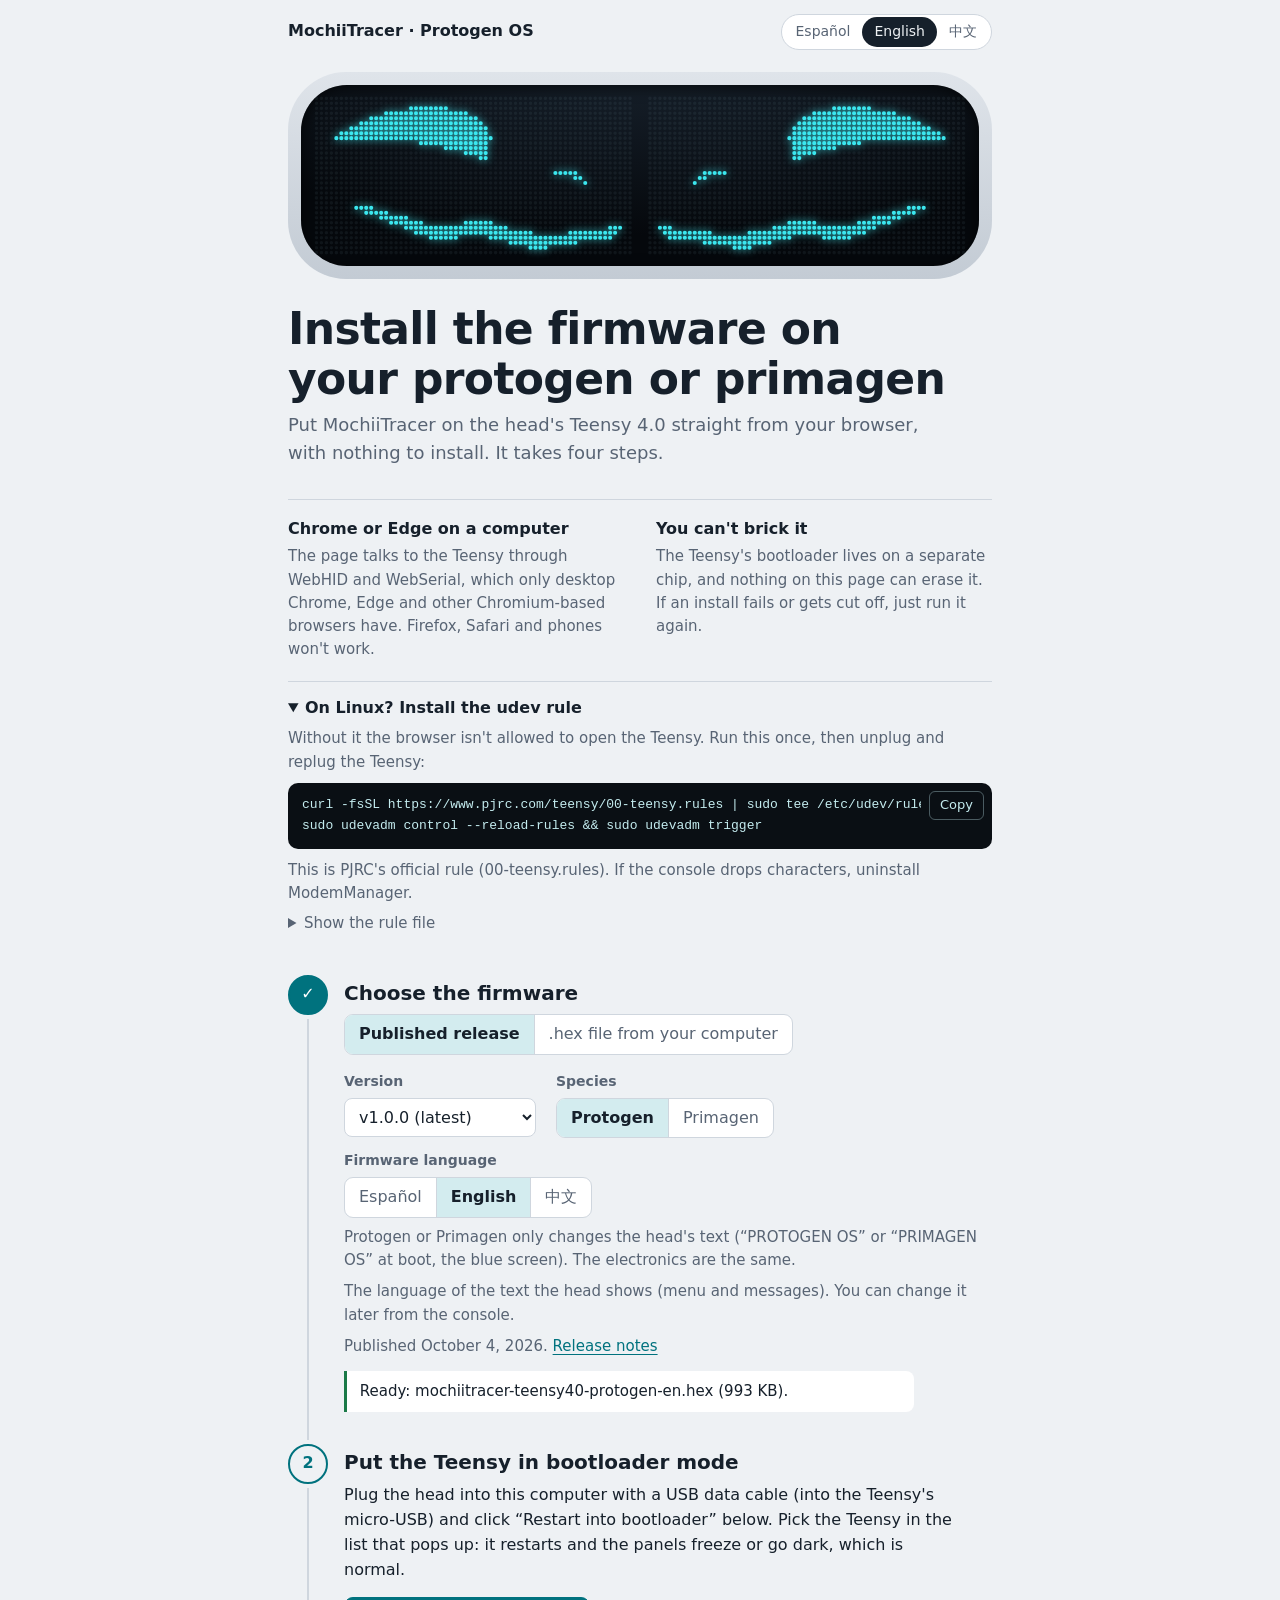
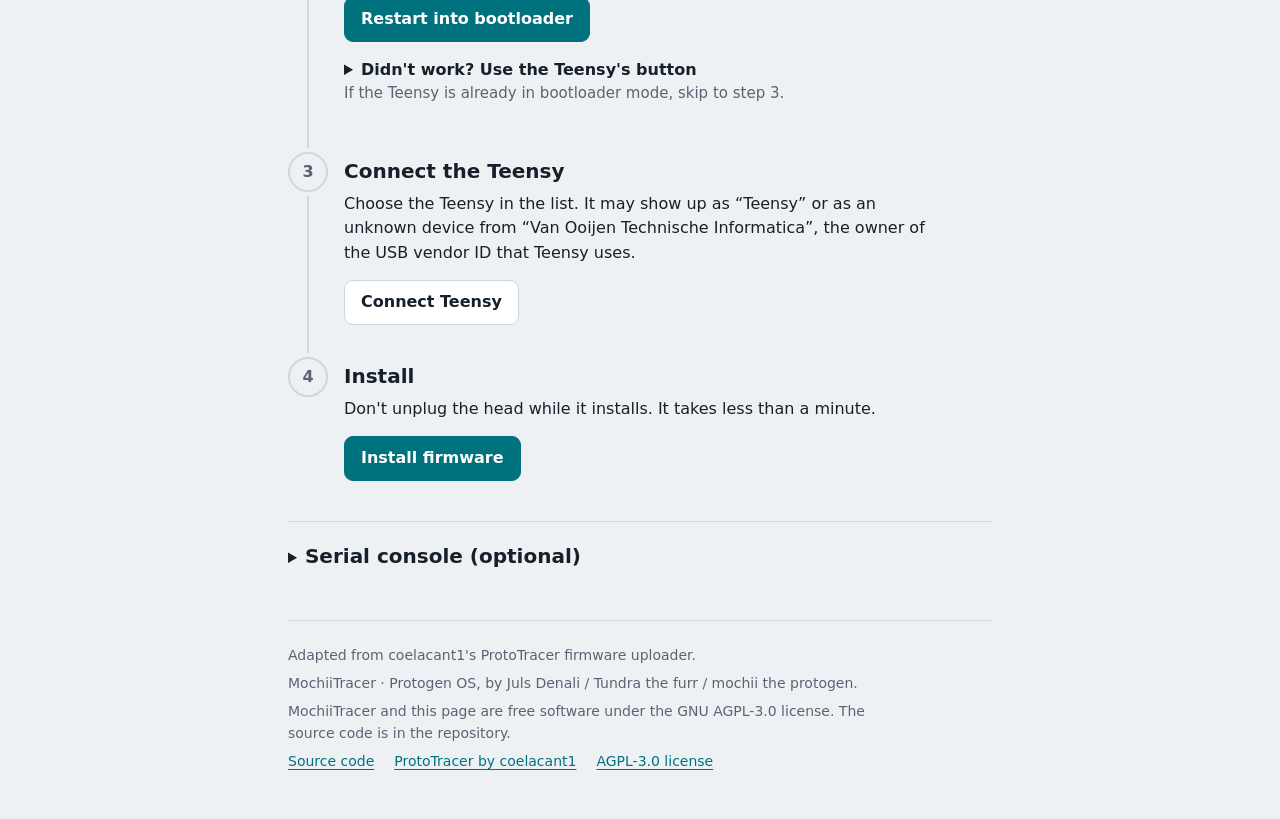
==== docs/instalar/index.html @ 91eca563 "MochiiTracer · Protogen OS v1.0.0 Fork of ProtoTracer (coelacant1, AGPL-3.0) for Teensy 4.0 + 2× HUB" ====
<!DOCTYPE html>
<!--
  MochiiTracer · Protogen OS - web firmware installer (Spanish / English / Simplified Chinese).
  Adapted from coelacant1's ProtoTracer firmware uploader
  (https://github.com/coelacant1/ProtoTracer, .docs/prototracer-firmware-uploader.html).
  Free software under the GNU AGPL-3.0. Source: https://github.com/mochiitheproto/mochiitracer
-->
<html lang="en">
<head>
    <meta charset="UTF-8">
    <meta name="viewport" content="width=device-width, initial-scale=1.0">
    <meta name="color-scheme" content="light dark">
    <title>Install firmware | MochiiTracer · Protogen OS</title>
    <meta name="description" content="Install MochiiTracer · Protogen OS on the Teensy 4.0 of your protogen or primagen head, from the browser.">
    <link rel="icon" href="data:image/svg+xml,%3Csvg xmlns='http://www.w3.org/2000/svg' viewBox='0 0 16 16'%3E%3Crect width='16' height='16' rx='4' fill='%2305080c'/%3E%3Ccircle cx='5' cy='6' r='1.6' fill='%233ce7ef'/%3E%3Ccircle cx='11' cy='6' r='1.6' fill='%233ce7ef'/%3E%3Cpath d='M3.5 11h9' stroke='%233ce7ef' stroke-width='1.6' stroke-linecap='round'/%3E%3C/svg%3E">
    <link rel="stylesheet" href="style.css">
</head>
<body>
    <header class="bar">
        <a class="brand" href="https://github.com/mochiitheproto/mochiitracer">MochiiTracer · Protogen OS</a>
        <nav class="langs" aria-label="Page language" data-i18n-attr="aria-label:langNav">
            <button type="button" data-lang="es" lang="es">Español</button>
            <button type="button" data-lang="en" lang="en">English</button>
            <button type="button" data-lang="zh" lang="zh-Hans">中文</button>
        </nav>
    </header>

    <main>
        <section class="hero">
            <div class="shell">
                <canvas id="visor" role="img" aria-label="LED visor preview" data-i18n-attr="aria-label:visorLabel"></canvas>
            </div>
            <h1 data-i18n="h1">Install the firmware on your protogen or primagen</h1>
            <p class="lead" data-i18n="lead">Put MochiiTracer on the head's Teensy 4.0 straight from your browser, with nothing to install. It takes four steps.</p>
            <noscript><p class="msg" data-kind="error">This page needs JavaScript.</p></noscript>
            <p id="msg-compat" class="msg banner" role="alert" hidden></p>
        </section>

        <section class="facts">
            <div class="fact">
                <h2 data-i18n="factBrowserTitle">Chrome or Edge on a computer</h2>
                <p data-i18n="factBrowser"></p>
            </div>
            <div class="fact">
                <h2 data-i18n="factBrickTitle">You can't brick it</h2>
                <p data-i18n="factBrick"></p>
            </div>
            <details class="fact linux" id="linux">
                <summary><h2 data-i18n="factLinuxTitle">On Linux? Install the udev rule</h2></summary>
                <p data-i18n="factLinux"></p>
                <div class="code">
                    <pre id="udev-cmd">curl -fsSL https://www.pjrc.com/teensy/00-teensy.rules | sudo tee /etc/udev/rules.d/00-teensy.rules &gt;/dev/null
sudo udevadm control --reload-rules &amp;&amp; sudo udevadm trigger</pre>
                    <button type="button" class="copy" data-copy="udev-cmd" data-i18n="copy">Copy</button>
                </div>
                <p class="note" data-i18n="factLinuxNote"></p>
                <details class="rules">
                    <summary data-i18n="showRules">Show the rule file</summary>
                    <div class="code">
                        <pre id="udev-rules"># /etc/udev/rules.d/00-teensy.rules  (PJRC)
ATTRS{idVendor}=="16c0", ATTRS{idProduct}=="04*", ENV{ID_MM_DEVICE_IGNORE}="1", ENV{ID_MM_PORT_IGNORE}="1"
ATTRS{idVendor}=="16c0", ATTRS{idProduct}=="04[789a]*", ENV{MTP_NO_PROBE}="1"
KERNEL=="ttyACM*", ATTRS{idVendor}=="16c0", ATTRS{idProduct}=="04*", MODE:="0666", RUN:="/bin/stty -F /dev/%k raw -echo"
KERNEL=="hidraw*", ATTRS{idVendor}=="16c0", ATTRS{idProduct}=="04*", MODE:="0666"
SUBSYSTEMS=="usb", ATTRS{idVendor}=="16c0", ATTRS{idProduct}=="04*", MODE:="0666"
KERNEL=="hidraw*", ATTRS{idVendor}=="1fc9", ATTRS{idProduct}=="013*", MODE:="0666"
SUBSYSTEMS=="usb", ATTRS{idVendor}=="1fc9", ATTRS{idProduct}=="013*", MODE:="0666"</pre>
                        <button type="button" class="copy" data-copy="udev-rules" data-i18n="copy">Copy</button>
                    </div>
                    <p class="note"><a href="https://www.pjrc.com/teensy/00-teensy.rules" rel="noopener" data-i18n="linkPjrcRules">The original file on pjrc.com</a></p>
                </details>
            </details>
        </section>

        <ol class="steps">
            <li class="step" id="step1">
                <div class="num" aria-hidden="true"><span>1</span></div>
                <div class="body">
                    <h2 data-i18n="s1Title">Choose the firmware</h2>
                    <div class="seg" role="radiogroup">
                        <label><input type="radio" name="src" value="release" checked> <span data-i18n="srcRelease">Published release</span></label>
                        <label><input type="radio" name="src" value="local"> <span data-i18n="srcLocal">.hex file from your computer</span></label>
                    </div>

                    <div id="src-release" class="panel">
                        <div class="row">
                            <label class="field">
                                <span class="label" data-i18n="version">Version</span>
                                <select id="release" data-busy-lock></select>
                            </label>
                            <fieldset class="field">
                                <legend class="label" data-i18n="species">Species</legend>
                                <div class="seg">
                                    <label><input type="radio" name="species" value="protogen"> Protogen</label>
                                    <label><input type="radio" name="species" value="primagen"> Primagen</label>
                                </div>
                            </fieldset>
                            <fieldset class="field">
                                <legend class="label" data-i18n="fwLang">Firmware language</legend>
                                <div class="seg">
                                    <label lang="es"><input type="radio" name="fwlang" value="es"> Español</label>
                                    <label lang="en"><input type="radio" name="fwlang" value="en"> English</label>
                                    <label lang="zh-Hans"><input type="radio" name="fwlang" value="zh"> 中文</label>
                                </div>
                            </fieldset>
                        </div>
                        <p class="help" data-i18n="speciesHelp"></p>
                        <p class="help" data-i18n="fwLangHelp"></p>
                        <p class="help" id="release-info"></p>
                        <p id="msg-fw" class="msg" role="status" hidden></p>
                    </div>

                    <div id="src-local" class="panel" hidden>
                        <label class="drop" id="drop">
                            <input type="file" id="file" accept=".hex" data-busy-lock>
                            <span data-i18n="dropHere">Drop a .hex file here or click to choose one</span>
                        </label>
                        <p id="msg-local" class="msg" role="status" hidden></p>
                    </div>
                </div>
            </li>

            <li class="step" id="step2">
                <div class="num" aria-hidden="true"><span>2</span></div>
                <div class="body">
                    <h2 data-i18n="s2Title">Put the Teensy in bootloader mode</h2>
                    <p data-i18n="s2Body"></p>
                    <button type="button" class="btn primary" id="btn-reboot" data-busy-lock data-i18n="btnReboot">Restart into bootloader</button>
                    <p id="msg-boot" class="msg" role="status" hidden></p>
                    <details class="planb">
                        <summary data-i18n="planBTitle">Didn't work? Use the Teensy's button</summary>
                        <p data-i18n="planB"></p>
                    </details>
                    <p class="help" data-i18n="s2Skip"></p>
                </div>
            </li>

            <li class="step" id="step3">
                <div class="num" aria-hidden="true"><span>3</span></div>
                <div class="body">
                    <h2 data-i18n="s3Title">Connect the Teensy</h2>
                    <p data-i18n="s3Body"></p>
                    <button type="button" class="btn" id="btn-connect" data-busy-lock data-i18n="btnConnect">Connect Teensy</button>
                    <p id="msg-dev" class="msg" role="status" hidden></p>
                </div>
            </li>

            <li class="step" id="step4">
                <div class="num" aria-hidden="true"><span>4</span></div>
                <div class="body">
                    <h2 data-i18n="s4Title">Install</h2>
                    <p data-i18n="s4Body"></p>
                    <button type="button" class="btn primary" id="btn-install" data-busy-lock data-i18n="btnInstall">Install firmware</button>
                    <progress id="progress" value="0" max="1" hidden></progress>
                    <p id="msg-flash" class="msg" role="status" hidden></p>
                </div>
            </li>
        </ol>

        <details class="console" id="console">
            <summary><h2 data-i18n="conTitle">Serial console (optional)</h2></summary>
            <p data-i18n="conBody"></p>
            <div class="row">
                <button type="button" class="btn" id="con-open" data-i18n="conOpen">Open console</button>
                <button type="button" class="btn" id="con-close" hidden data-i18n="conClose">Close console</button>
                <button type="button" class="btn" data-cmd="s" data-needs-console data-i18n="cmdStatus">Status</button>
            </div>
            <p id="msg-con" class="msg" role="status" hidden></p>

            <dl class="status">
                <div><dt data-i18n="stFace">Face</dt><dd id="st-face">–</dd></div>
                <div><dt data-i18n="stBright">Brightness</dt><dd id="st-bright">–</dd></div>
                <div><dt data-i18n="stTemp">Temperature</dt><dd id="st-temp">–</dd></div>
                <div><dt data-i18n="stLang">Language</dt><dd id="st-lang">–</dd></div>
                <div><dt data-i18n="stFps">FPS</dt><dd id="st-fps">–</dd></div>
            </dl>

            <div class="ctl">
                <span class="label" data-i18n="cmdBright">Brightness</span>
                <div class="dial">
                    <button type="button" data-cmd="b0" data-needs-console>0</button>
                    <button type="button" data-cmd="b1" data-needs-console>1</button>
                    <button type="button" data-cmd="b2" data-needs-console>2</button>
                    <button type="button" data-cmd="b3" data-needs-console>3</button>
                    <button type="button" data-cmd="b4" data-needs-console>4</button>
                    <button type="button" data-cmd="b5" data-needs-console>5</button>
                    <button type="button" data-cmd="b6" data-needs-console>6</button>
                    <button type="button" data-cmd="b7" data-needs-console>7</button>
                    <button type="button" data-cmd="b8" data-needs-console>8</button>
                    <button type="button" data-cmd="b9" data-needs-console>9</button>
                </div>
            </div>

            <div class="ctl">
                <label class="label" for="face-n" data-i18n="cmdFace">Face</label>
                <div class="row tight">
                    <input type="number" id="face-n" min="0" max="255" value="0" inputmode="numeric" data-needs-console>
                    <button type="button" class="btn" id="face-set" data-needs-console data-i18n="cmdSetFace">Set</button>
                    <button type="button" class="btn" data-cmd="n" data-needs-console data-i18n="cmdNextFace">Next face</button>
                </div>
            </div>

            <div class="ctl">
                <span class="label" data-i18n="cmdLang">Head language</span>
                <div class="row tight">
                    <button type="button" class="btn" data-head-lang="es" data-needs-console lang="es">Español</button>
                    <button type="button" class="btn" data-head-lang="en" data-needs-console lang="en">English</button>
                    <button type="button" class="btn" data-head-lang="zh" data-needs-console lang="zh-Hans">中文</button>
                    <button type="button" class="btn" data-head-lang="build" data-needs-console data-i18n="headLangBuild">Language of the .hex</button>
                    <span class="tag" data-i18n="needsV1">Requires firmware v1 or newer.</span>
                </div>
                <p class="help" data-i18n="headLangHelp"></p>
            </div>

            <div class="log" id="log" role="log" aria-live="off"></div>
            <label class="check"><input type="checkbox" id="hide-fps" checked> <span data-i18n="hideFps">Hide FPS lines</span></label>
            <form id="cmd-form" class="cmd">
                <input id="cmd-input" autocomplete="off" spellcheck="false" maxlength="7" data-needs-console
                       placeholder="Type a command and press Enter" aria-label="Command"
                       data-i18n-attr="placeholder:cmdPlaceholder;aria-label:cmdPlaceholder">
                <button type="submit" class="btn" data-needs-console data-i18n="send">Send</button>
            </form>
        </details>
    </main>

    <footer>
        <p data-i18n="footCredit">Adapted from coelacant1's ProtoTracer firmware uploader.</p>
        <p data-i18n="footAuthors">MochiiTracer · Protogen OS, by Juls Denali / Tundra the furr / mochii the protogen.</p>
        <p data-i18n="footLicense">MochiiTracer and this page are free software under the GNU AGPL-3.0 license. The source code is in the repository.</p>
        <p class="links">
            <a href="https://github.com/mochiitheproto/mochiitracer" rel="noopener" data-i18n="linkSource">Source code</a>
            <a href="https://github.com/coelacant1/ProtoTracer" rel="noopener" data-i18n="linkUpstream">ProtoTracer by coelacant1</a>
            <a href="https://www.gnu.org/licenses/agpl-3.0.html" rel="noopener license" data-i18n="linkLicense">AGPL-3.0 license</a>
        </p>
    </footer>

    <script src="visor.js"></script>
    <script src="i18n.js"></script>
    <script src="uploader.js"></script>
</body>
</html>
---- docs/instalar/style.css ----
/*
 * style.css - MochiiTracer · Protogen OS firmware installer.
 * Part of MochiiTracer, a fork of ProtoTracer by coelacant1. GNU AGPL-3.0.
 */

:root {
    --paper: #eef1f4;
    --surface: #ffffff;
    --ink: #16202b;
    --muted: #586474;
    --line: #cfd6de;
    --accent: #00727e;
    --accent-ink: #ffffff;
    --accent-soft: #d3ecef;
    --shell: #dfe4ea;
    --shell-edge: #c3cbd4;
    --visor: #05080c;
    --ok: #1b7a48;
    --warn: #865700;
    --warn-bg: #fbefd3;
    --err: #b3263a;
    --err-bg: #fbe4e7;
    --log-bg: #0a0f14;
    --log-ink: #c4ecef;

    --font: system-ui, -apple-system, "Segoe UI", Roboto, "Noto Sans", "Helvetica Neue", Arial,
            "PingFang SC", "Hiragino Sans GB", "Microsoft YaHei", "Noto Sans CJK SC", "Source Han Sans SC", sans-serif;
    --mono: ui-monospace, "Cascadia Mono", "SF Mono", Menlo, Consolas, "Liberation Mono", "Noto Sans Mono CJK SC", monospace;
}

@media (prefers-color-scheme: dark) {
    :root {
        --paper: #0f1318;
        --surface: #161c23;
        --ink: #e5eaf0;
        --muted: #9ba7b4;
        --line: #2c3540;
        --accent: #46d2db;
        --accent-ink: #04262a;
        --accent-soft: #133a41;
        --shell: #28313b;
        --shell-edge: #1a2028;
        --ok: #62d394;
        --warn: #f1b84f;
        --warn-bg: #2b2414;
        --err: #ff7d8c;
        --err-bg: #301a1e;
        --log-bg: #070a0e;
    }
}

*, *::before, *::after { box-sizing: border-box; }
[hidden] { display: none !important; }

html { -webkit-text-size-adjust: 100%; }

body {
    margin: 0;
    background: var(--paper);
    color: var(--ink);
    font: 16px/1.55 var(--font);
    overflow-wrap: break-word;
}

:lang(zh) body, body:lang(zh) { line-height: 1.7; }

a { color: var(--accent); text-underline-offset: 0.18em; }

:focus-visible {
    outline: 3px solid var(--accent);
    outline-offset: 2px;
}

/* ===== Top bar ===== */
.bar {
    max-width: 46rem;
    margin: 0 auto;
    padding: 14px 16px;
    display: flex;
    align-items: center;
    justify-content: space-between;
    gap: 12px;
    flex-wrap: wrap;
}

.brand {
    color: var(--ink);
    font-weight: 650;
    text-decoration: none;
}

.langs {
    display: inline-flex;
    border: 1px solid var(--line);
    border-radius: 999px;
    padding: 2px;
    background: var(--surface);
}

.langs button {
    font: inherit;
    font-size: 0.875rem;
    border: 0;
    border-radius: 999px;
    padding: 4px 12px;
    background: transparent;
    color: var(--muted);
    cursor: pointer;
}

.langs button[aria-pressed="true"] {
    background: var(--ink);
    color: var(--paper);
}

/* ===== Hero: the visor ===== */
main {
    max-width: 46rem;
    margin: 0 auto;
    padding: 0 16px 48px;
}

.hero { padding-top: 8px; }

.shell {
    padding: clamp(7px, 1.8vw, 13px);
    border-radius: clamp(22px, 7vw, 58px);
    background: linear-gradient(180deg, var(--shell), var(--shell-edge));
}

#visor {
    display: block;
    width: 100%;
    height: auto;
    aspect-ratio: 136.2 / 36.4;
    border-radius: clamp(16px, 5.6vw, 46px);
    background:
        radial-gradient(120% 150% at 50% -10%, #17212c 0%, var(--visor) 62%);
    box-shadow: inset 0 3px 14px rgba(0, 0, 0, 0.65);
}

h1 {
    margin: 1.6rem 0 0.5rem;
    font-size: clamp(1.9rem, 1.25rem + 2.6vw, 2.75rem);
    line-height: 1.12;
    font-weight: 760;
    letter-spacing: -0.015em;
    text-wrap: balance;
}

.lead {
    margin: 0;
    max-width: 36em;
    font-size: 1.125rem;
    color: var(--muted);
}

/* ===== Facts ===== */
.facts {
    margin: 2rem 0 0;
    padding-top: 1.1rem;
    border-top: 1px solid var(--line);
    display: grid;
    grid-template-columns: repeat(2, minmax(0, 1fr));
    gap: 0.6rem 2rem;
}

.fact h2 {
    margin: 0 0 0.2rem;
    font-size: 1rem;
    font-weight: 650;
}

.fact p {
    margin: 0;
    font-size: 0.9375rem;
    color: var(--muted);
}

.fact.linux {
    grid-column: 1 / -1;
    margin-top: 0.6rem;
    padding-top: 0.9rem;
    border-top: 1px solid var(--line);
}

details > summary {
    cursor: pointer;
    list-style-position: inside;
}

details > summary h2 { display: inline; }

.fact.linux > p { margin-top: 0.4rem; }

.note {
    font-size: 0.875rem;
    color: var(--muted);
}

.rules { margin-top: 0.4rem; }
.rules > summary { font-size: 0.9375rem; color: var(--muted); }

.code {
    display: flex;
    align-items: flex-start;
    gap: 8px;
    margin: 0.6rem 0;
    padding: 8px 8px 8px 0;
    border-radius: 10px;
    background: var(--log-bg);
    color: var(--log-ink);
}

.code pre {
    flex: 1;
    min-width: 0;
    margin: 0;
    padding: 4px 0 4px 14px;
    overflow-x: auto;
    font: 0.8125rem/1.6 var(--mono);
    white-space: pre;
}

.copy {
    flex: none;
    font: inherit;
    font-size: 0.8125rem;
    padding: 3px 10px;
    border-radius: 6px;
    border: 1px solid rgba(196, 236, 239, 0.35);
    background: transparent;
    color: var(--log-ink);
    cursor: pointer;
}

/* ===== Steps ===== */
.steps {
    list-style: none;
    margin: 2.5rem 0 0;
    padding: 0;
}

.step {
    position: relative;
    display: grid;
    grid-template-columns: 2.5rem minmax(0, 1fr);
    gap: 0 1rem;
    padding-bottom: 2rem;
}

.step::before {
    content: "";
    position: absolute;
    left: calc(1.25rem - 1px);
    top: 2.75rem;
    bottom: 0.25rem;
    width: 2px;
    background: var(--line);
}

.step:last-child::before { display: none; }

.num {
    width: 2.5rem;
    height: 2.5rem;
    border-radius: 50%;
    border: 2px solid var(--line);
    display: grid;
    place-items: center;
    font-weight: 700;
    color: var(--muted);
    background: var(--paper);
}

.step[data-state="active"] .num {
    border-color: var(--accent);
    color: var(--accent);
}

.step[data-state="done"] .num {
    border-color: var(--accent);
    background: var(--accent);
    color: var(--accent-ink);
}

.step[data-state="done"] .num span { display: none; }
.step[data-state="done"] .num::after { content: "✓"; }

.body h2 {
    margin: 0.35rem 0 0.5rem;
    font-size: 1.25rem;
    line-height: 1.3;
    font-weight: 680;
}

.body > p { margin: 0 0 0.9rem; max-width: 38em; }

.help {
    margin: 0.5rem 0 0;
    font-size: 0.9375rem;
    color: var(--muted);
}

.panel { margin-top: 1rem; }

.row {
    display: flex;
    flex-wrap: wrap;
    align-items: flex-start;   /* labels line up on top even if the controls differ in height */
    gap: 0.75rem 1.25rem;
}

.row.tight {
    align-items: center;
    gap: 0.5rem;
}

.field {
    display: flex;
    flex-direction: column;
    gap: 0.3rem;
    margin: 0;
    padding: 0;
    border: 0;
    min-width: 0;
}

.label {
    font-size: 0.875rem;
    font-weight: 600;
    color: var(--muted);
    padding: 0;
}

/* a fieldset's legend sits outside its flex box, so it doesn't get the gap: give it by hand */
legend.label { margin-bottom: 0.3rem; }

select, input[type="number"], .cmd input {
    font: inherit;
    color: var(--ink);
    background: var(--surface);
    border: 1px solid var(--line);
    border-radius: 8px;
    padding: 8px 10px;
}

select { min-width: 12rem; max-width: 100%; }

/* segmented radio group */
.seg {
    display: inline-flex;
    flex-wrap: wrap;
    border: 1px solid var(--line);
    border-radius: 9px;
    background: var(--surface);
    overflow: hidden;
}

.seg label {
    position: relative;
    padding: 7px 14px;
    cursor: pointer;
    color: var(--muted);
}

.seg label + label { border-left: 1px solid var(--line); }

.seg input {
    position: absolute;
    opacity: 0;
    pointer-events: none;
}

.seg label:has(input:checked) {
    background: var(--accent-soft);
    color: var(--ink);
    font-weight: 600;
}

.seg label:has(input:focus-visible) {
    outline: 3px solid var(--accent);
    outline-offset: -3px;
}

/* buttons */
.btn {
    font: inherit;
    font-weight: 600;
    padding: 9px 16px;
    border-radius: 9px;
    border: 1px solid var(--line);
    background: var(--surface);
    color: var(--ink);
    cursor: pointer;
}

.btn:hover:not(:disabled) { border-color: var(--accent); }

.btn.primary {
    background: var(--accent);
    border-color: var(--accent);
    color: var(--accent-ink);
}

.btn.primary:hover:not(:disabled) { filter: brightness(1.08); }

button:disabled,
input:disabled,
select:disabled {
    opacity: 0.5;
    cursor: not-allowed;
}

progress {
    display: block;
    width: 100%;
    max-width: 30rem;
    height: 10px;
    margin-top: 0.9rem;
    accent-color: var(--accent);
}

.drop {
    display: block;
    position: relative;
    padding: 1.6rem 1rem;
    border: 2px dashed var(--line);
    border-radius: 12px;
    text-align: center;
    color: var(--muted);
    background: var(--surface);
    cursor: pointer;
}

.drop.over,
.drop:hover { border-color: var(--accent); color: var(--ink); }
.drop:focus-within { outline: 3px solid var(--accent); outline-offset: 2px; }

.drop input {
    position: absolute;
    inset: 0;
    opacity: 0;
    cursor: pointer;
    width: 100%;
}

/* messages */
.msg {
    margin: 0.8rem 0 0;
    padding: 0.55rem 0.8rem;
    border-left: 3px solid var(--line);
    border-radius: 0 8px 8px 0;
    background: var(--surface);
    font-size: 0.9375rem;
    max-width: 38em;
}

.msg[data-kind="ok"] { border-left-color: var(--ok); }
.msg[data-kind="warn"] { border-left-color: var(--warn); background: var(--warn-bg); }
.msg[data-kind="error"] { border-left-color: var(--err); background: var(--err-bg); }
.msg a { font-weight: 600; }

.banner { margin-top: 1.2rem; }

.planb {
    margin-top: 1rem;
    max-width: 38em;
}

.planb > summary { font-weight: 600; }
.planb > p { margin: 0.4rem 0 0; color: var(--muted); }

/* ===== Console ===== */
.console {
    margin-top: 0.5rem;
    padding-top: 1.2rem;
    border-top: 1px solid var(--line);
}

.console > summary h2 {
    font-size: 1.25rem;
    font-weight: 680;
}

.console > p { color: var(--muted); max-width: 38em; }

.status {
    display: flex;
    flex-wrap: wrap;
    gap: 0.5rem 2rem;
    margin: 1.1rem 0;
}

.status dt {
    font-size: 0.8125rem;
    color: var(--muted);
}

.status dd {
    margin: 0;
    font-weight: 650;
    font-variant-numeric: tabular-nums;
}

.ctl {
    display: flex;
    flex-wrap: wrap;
    align-items: baseline;   /* the label sits on the first line of buttons, even when they wrap */
    gap: 0.4rem 1rem;
    margin: 0 0 0.9rem;
}

.ctl > .label { min-width: 9rem; }
.ctl > .row { flex: 1 1 18rem; min-width: 0; }   /* stays next to the label and wraps inside */
.ctl > .help { flex: 0 0 100%; margin: 0; padding-left: 10rem; }   /* under the buttons: label + gap */

.dial {
    display: inline-flex;
    flex-wrap: wrap;
    gap: 4px;
}

.dial button {
    font: inherit;
    font-variant-numeric: tabular-nums;
    width: 2.25rem;
    height: 2.25rem;
    border-radius: 7px;
    border: 1px solid var(--line);
    background: var(--surface);
    color: var(--ink);
    cursor: pointer;
}

.dial button:hover:not(:disabled) { border-color: var(--accent); }

input[type="number"] { width: 5.5rem; }

.tag {
    font-size: 0.8125rem;
    color: var(--warn);
    background: var(--warn-bg);
    padding: 2px 10px;
    border-radius: 999px;
}

.log {
    height: 16rem;
    overflow: auto;
    padding: 10px 12px;
    border-radius: 10px;
    background: var(--log-bg);
    color: var(--log-ink);
    font: 0.8125rem/1.5 var(--mono);
    white-space: pre-wrap;
    overflow-wrap: anywhere;
}

.log .l-tx { color: #8fd0ff; }
.log .l-ok { color: #7fe3a9; }
.log .l-err { color: #ff8e9c; }

.check {
    display: inline-flex;
    align-items: center;
    gap: 0.4rem;
    margin: 0.6rem 0;
    font-size: 0.9375rem;
    color: var(--muted);
}

.cmd {
    display: flex;
    gap: 0.5rem;
}

.cmd input {
    flex: 1;
    min-width: 0;
    font-family: var(--mono);
}

/* ===== Footer ===== */
footer {
    width: min(calc(46rem - 32px), calc(100% - 32px));
    margin: 0 auto;
    padding: 1.5rem 0 2.5rem;
    border-top: 1px solid var(--line);
    font-size: 0.875rem;
    color: var(--muted);
}

footer p { margin: 0 0 0.4rem; max-width: 42em; }

.links {
    display: flex;
    flex-wrap: wrap;
    gap: 0.4rem 1.25rem;
}

@media (max-width: 560px) {
    .facts { grid-template-columns: minmax(0, 1fr); }
    .dial button { width: 1.95rem; height: 2.1rem; }
    .step { grid-template-columns: 2rem minmax(0, 1fr); gap: 0 0.8rem; }
    .num { width: 2rem; height: 2rem; font-size: 0.875rem; }
    .step::before { left: calc(1rem - 1px); top: 2.25rem; }
    .ctl > .label { min-width: 100%; }
    .ctl > .help { padding-left: 0; }
    .langs button { padding: 4px 9px; }
}
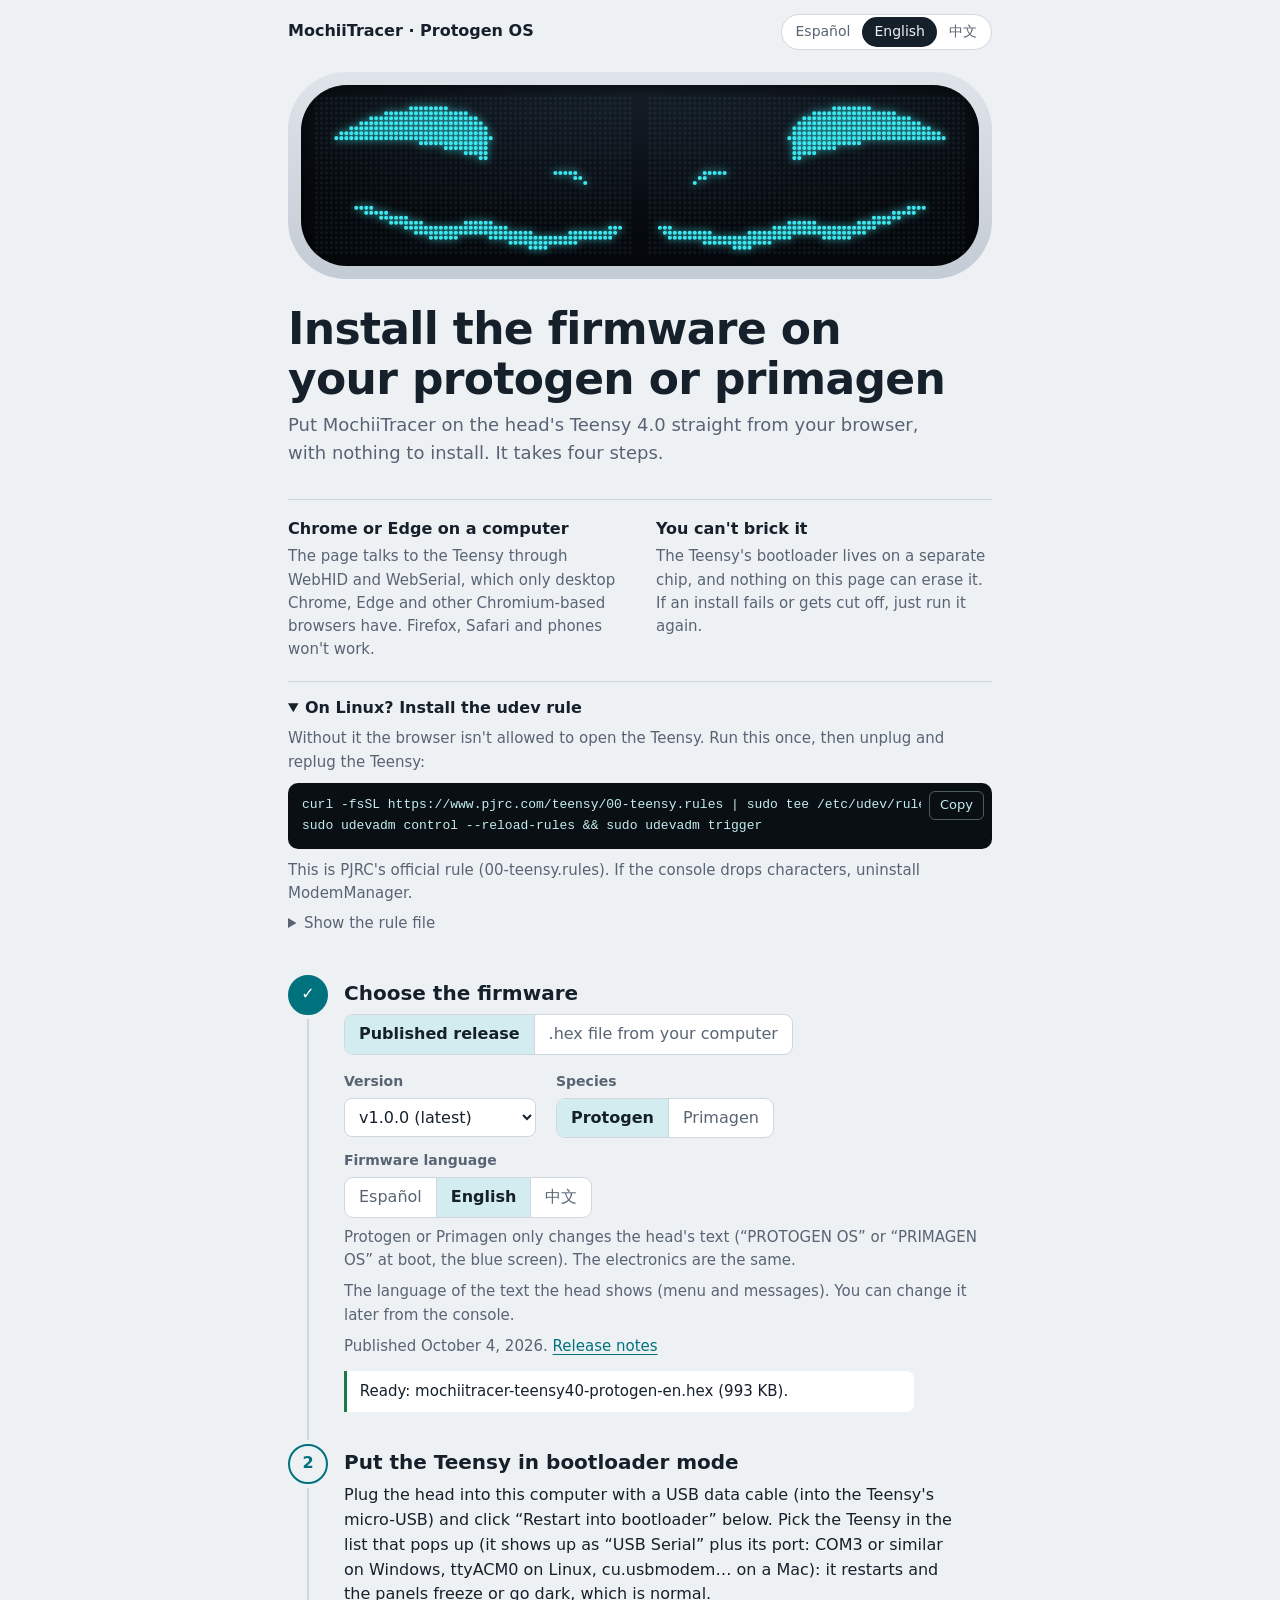
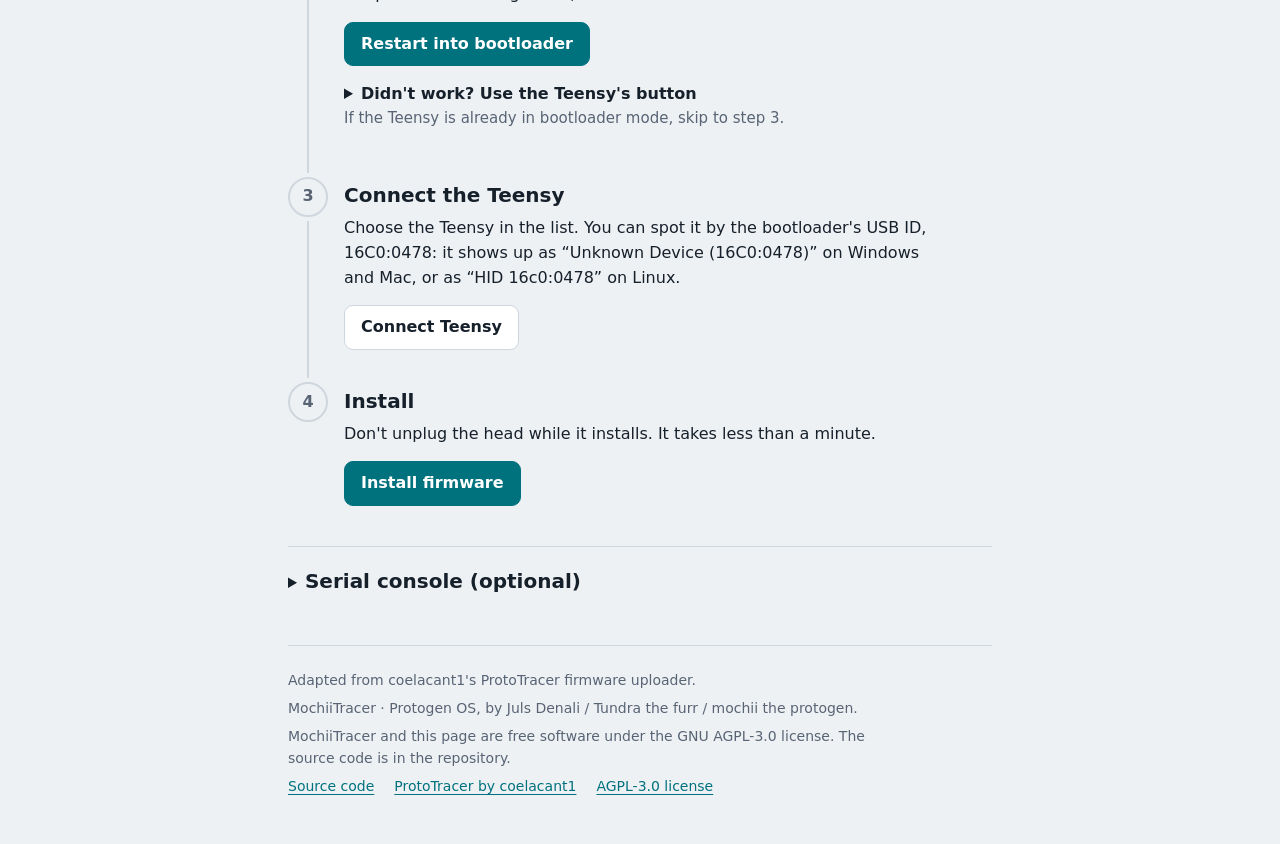
==== commit 7f47a123: "Web installer: retry refused reports for up to 20 s; real chooser labels Tested end to end on a real" ====
--- a/docs/instalar/index.html
+++ b/docs/instalar/index.html
@@ -13,7 +13,7 @@
     <title>Install firmware | MochiiTracer · Protogen OS</title>
     <meta name="description" content="Install MochiiTracer · Protogen OS on the Teensy 4.0 of your protogen or primagen head, from the browser.">
     <link rel="icon" href="data:image/svg+xml,%3Csvg xmlns='http://www.w3.org/2000/svg' viewBox='0 0 16 16'%3E%3Crect width='16' height='16' rx='4' fill='%2305080c'/%3E%3Ccircle cx='5' cy='6' r='1.6' fill='%233ce7ef'/%3E%3Ccircle cx='11' cy='6' r='1.6' fill='%233ce7ef'/%3E%3Cpath d='M3.5 11h9' stroke='%233ce7ef' stroke-width='1.6' stroke-linecap='round'/%3E%3C/svg%3E">
-    <link rel="stylesheet" href="style.css">
+    <link rel="stylesheet" href="style.css?v=20261004">
 </head>
 <body>
     <header class="bar">
@@ -234,8 +234,8 @@
         </p>
     </footer>
 
-    <script src="visor.js"></script>
-    <script src="i18n.js"></script>
-    <script src="uploader.js"></script>
+    <script src="visor.js?v=20261004"></script>
+    <script src="i18n.js?v=20261004"></script>
+    <script src="uploader.js?v=20261004"></script>
 </body>
 </html>
